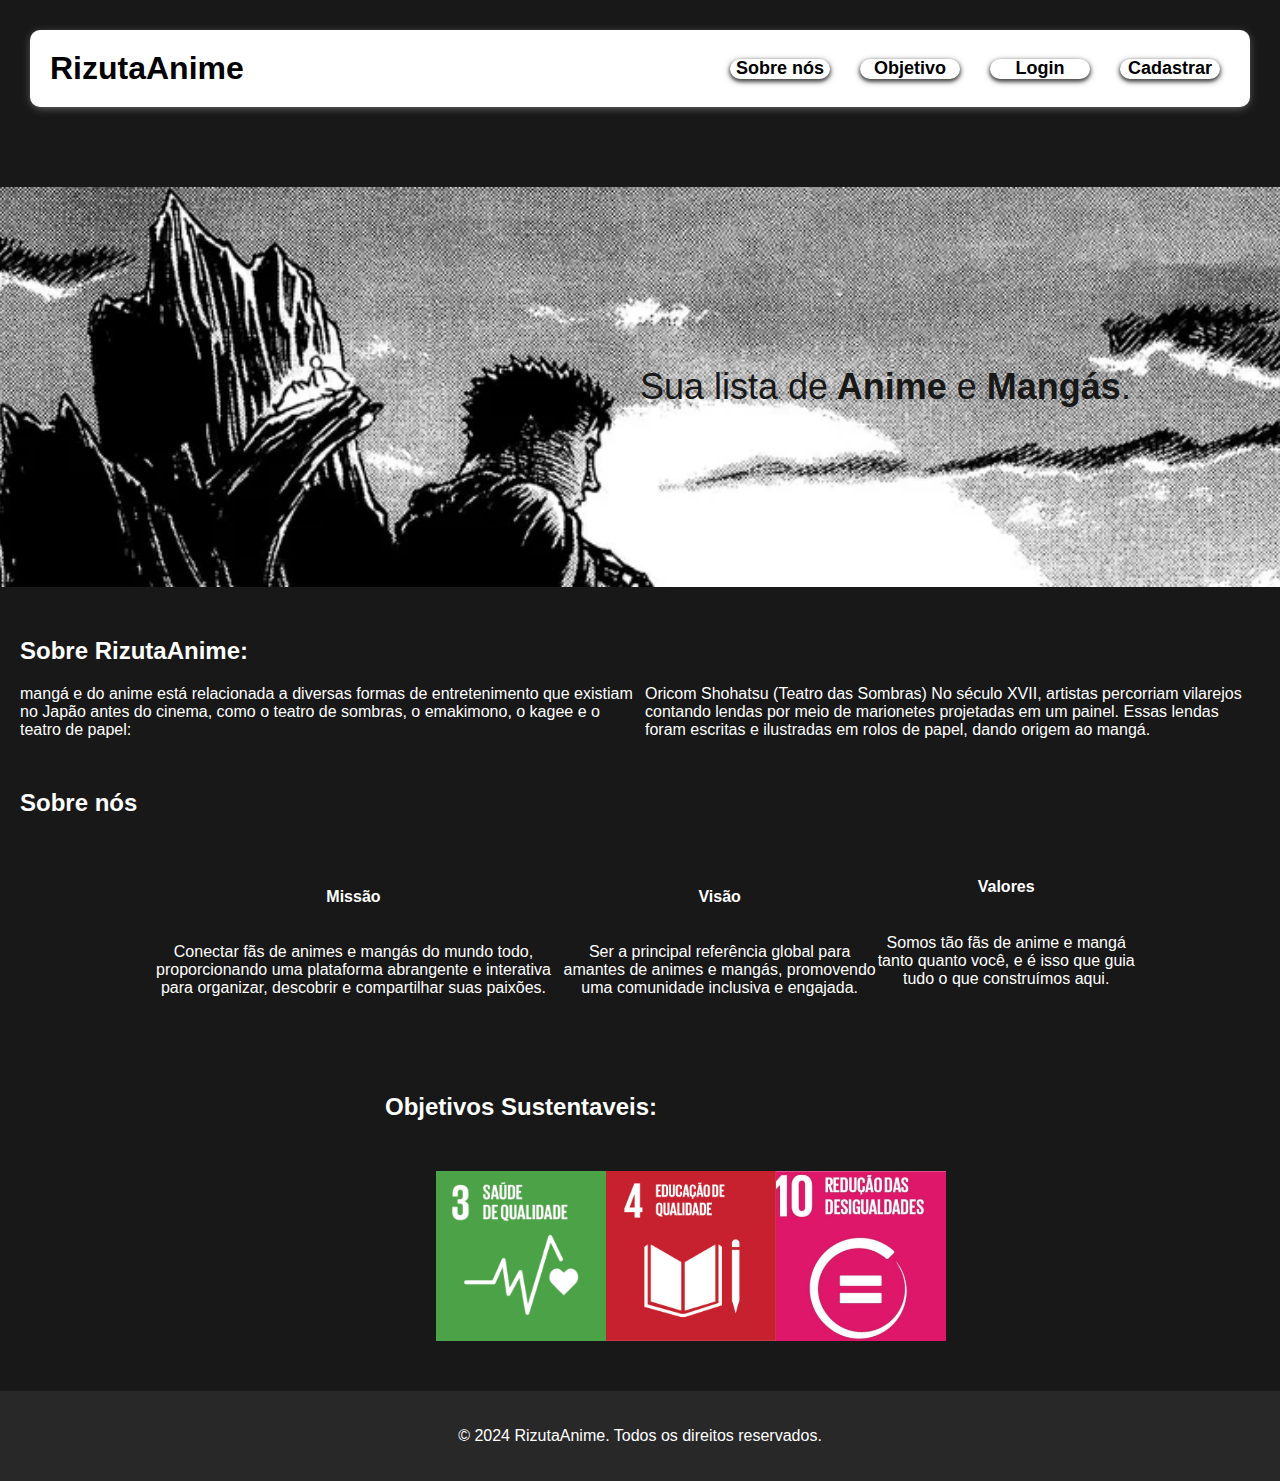
==== public/index.html @ 904ebaa9 "Fazendo o negocio acontecer fiote" ====
<!DOCTYPE html>
<html>
<head>
  <title>RizutaAnime</title>
  <link rel="stylesheet" href="./css/estilo.css">
  <link rel="shortcut icon" type="image-x/png" href="/public/assets/icon/favicon-16x16.png">
  <link rel="preconnect" href="https://fonts.gstatic.com">
</head>
<body>
  <header>
    <h1>RizutaAnime</h1>
    <nav>
      <a href="#" class="l">Sobre nós</a>
      <a href="#" class="l">Objetivo</a>
      <a href="#" class="l">Login</a>
      <a href="#" class="l">Cadastrar</a>
    </nav>
  </header>

  <main>
    <section>
      <div class="banner">
        <div class="container">
          <p>Sua lista de<span> Anime</span> e <span>Mangás</span>.</p>
        </div>
      </div>
    </section>

     <section>
      <h2>Sobre RizutaAnime:</h2>
      <div class="gallery">
        <a>mangá e do anime está relacionada a diversas formas de entretenimento que existiam no Japão antes do cinema, como o teatro de sombras, o emakimono, o kagee e o teatro de papel:</a>
        <a>Oricom Shohatsu (Teatro das Sombras)
No século XVII, artistas percorriam vilarejos contando lendas por meio de marionetes projetadas em um painel. Essas lendas foram escritas e ilustradas em rolos de papel, dando origem ao mangá. </a>
      </div>
    </section>
        <section>
          <h2>Sobre nós</h2>
              <div class="social">
                <div class="container">
                  <div class="boxes">
                    <div class="box">
                      <h4>Missão</h4>
                      <p>Conectar fãs de animes e mangás do mundo todo, 
                        proporcionando uma plataforma abrangente e interativa para organizar, 
                        descobrir e compartilhar suas paixões.</p>
                    </div>
                    <div class="box">
                      <h4>Visão</h4>
                      <p>Ser a principal referência global para amantes de animes e mangás, 
                        promovendo uma comunidade inclusiva e engajada.</p>
                    </div>
                    <div class="box">
                      <h4 style="margin-top: 2px">Valores</h4>
                      <p>Somos tão fãs de anime e mangá tanto quanto você, 
                        e é isso que guia tudo o que construímos aqui.</p>
                  </div>
                </div>
              </div>
            </div>
    </section>

    <section>
      <h2>Objetivos Sustentaveis:</h2>
      <div class="social">
        <div class="container">
          <div class="boxes">
            <div class="box">
              <img src="assets/imgs/ods-3.png">
            </div>
            <div class="box">
              <img src="assets/imgs/ods-4.webp">
            </div>
            <div class="box">
              <img src="assets/imgs/ods-10.jpg">
            </div>
          </div>
        </div>
      </div>

    </section>
  </main>

  <footer>
    <p>&copy; 2024 RizutaAnime. Todos os direitos reservados.</p>
  </footer>
</body>
</html>
---- public/css/estilo.css ----
@import url('https://fonts.googleapis.com/css2?family=Barlow:ital,wght@0,100;0,200;0,300;0,400;0,500;0,600;0,700;0,800;0,900;1,100;1,200;1,300;1,400;1,500;1,600;1,700;1,800;1,900&display=swap');

body {
  background-color: #181818;
  color: #fff;
  font-family: sans-serif;
  margin: 0;
  padding: 0;
}

.container {
  display: flex;
  width: 80%;
  margin: auto;
}

header {
  background-color: white;
  padding: 20px;
  margin: 30px;
  display: flex;
  justify-content: space-between;
  align-items: center;
  box-shadow: grey 0px 2px 10px -2px;
  border-radius: 10px;
}

/* BANNER */

.banner {
  display: flex;
  width: 1600px;
  height: 400px;
  color: #181818;
  background-image: url('../assets/imgs/fundo-banner.webp');
  background-size: cover;
}

.banner .container {
  justify-content: right;
  align-items: center;
  height: 100%;
}

.banner .container p {
  width: 50%;
  margin: 0;
  padding: 0;
  font-size: 36px;
}

.banner .container span {
  font-weight: 800;
}

h1 {
  color: black;
  font-size: 2em;
  margin: 0;
}

/* HEADER */

nav {
  display: flex;
  gap: 20px;
}

nav a {
width: 100px;
height: 20px;
color: black;
background: #fff;
cursor: pointer;
position: relative;
z-index: 0;
border-radius: 10px;
box-shadow: grey 0px 2px 10px -2px,
black 0px 2px 4px 0px;
}

.l {
  font-size: 10px;
  display: flex;
  justify-content: center;
  align-items: center;
  gap: 20px;
  font-size: 18px;
  font-weight: bolder;
  margin-right: 10px;
  text-decoration: none;
}

main {
  padding: 20px;
  display: flex;
  flex-direction: column;
  align-items: center;
}

section {
  margin-top: 30px;
}

/* OBJETIVOS */

.gallery {
  display: grid;
  grid-template-columns: repeat(auto-fit, minmax(150px, 1fr));
  gap: 10px;
}

.gallery img {
  width: 100%;
  height: auto;
}

.social {
  display: flex;
}

.social .container {
  justify-content: center;
}

.box img {
  width: 170px;
}

.social .container .boxes {
  display: flex;
  justify-content: space-between;
  align-items: center;
  width: 100%;
  padding: 30px 0;
}

.social p {
  text-align: center;
}

.box {
  display: flex;
  flex-direction: column;
  align-items: center;
}

/* FOOTER */

footer {
  background-color: #282828;
  padding: 20px;
  text-align: center;
}

/* LOGIN */

.login {
  height: var(--tamanho-login);
  background-image: url('../assets/imgs/bg-jelly-fish-para-home.png');
  background-size: cover;
}

.login .container {
  justify-content: center;
  align-items: center;
  height: 100%;
}

.card {
  width: 50%;
  background-color: #e5e5e5;
  border-radius: 10px;
  display: flex;
  align-items: center;
  justify-content: space-evenly;
  color: palevioletred;
  flex-direction: column;
  height: fit-content;
  padding: 20px 0;
}

.card h2 {
  margin: 0;
  font-size: 30px;
}

.formulario {
  display: flex;
  height: 90%;
  width: 80%;
  justify-content: space-around;
  flex-direction: column;
}

.formulario span {
  font-size: 15px;
  font-weight: 800;
}

.formulario input {
  border: 2px solid #32b9cd;
  text-align: center;
  border-radius: 10px;
  margin: 0;
}

.formulario select {
  border: 2px solid #32b9cd;
  background-color: white;
  color: gray;
  height: 36px;
  text-align: center;
  border-radius: 10px;
  margin: 0;
}

.campo {
  display: flex;
  flex-direction: column;
  justify-content: start;
  padding: 5px 0;
}

.botao {
  cursor: pointer;
  font-family: "Barlow", sans-serif;
  border: 0;
  border-radius: 5px;
  font-weight: 600;
  font-size: 18px;
  color: #fff;
  background-color: #ED145B;
  width: 120px;
  height: 30px;
  align-self: center;
  margin-top: 20px;
}

.loading-div {
  width: 50px;
  display: none;
}

.loading-div img {
  height: 50px;
  width: 50px;
}

#div_erros_login {
  display: none
}

/* FORMULARIO */

.alerta_erro{
  display: flex;
  justify-content: flex-end;
}

.card_erro {
  display: none;
  background-color: #fff;
  color: black;
  width: 230px;
  position: fixed;
  border-radius: 4px;
  border: #ED145B 3px solid;
  padding: 10px;
  margin-right: 10%;
}

.card_erro #mensagem_erro{
  font-weight: 500;
  font-size: 20px;
}

.formulario .tipo_campo {
  font-size: 20px;
  font-weight: 600 !important;
}

.formulario {
  display: flex;
  flex-direction: column;
}

input {
  margin-bottom: 10px;
  border: 2px solid #32b9cd;
  padding: 10px;
  text-align: center;
  border-radius: 10px;
}

.btn {
  font-family: "Barlow", sans-serif;
  border: 0;
  border-radius: 5px;
  font-weight: 600;
  font-size: 18px;
  padding: 10px 15px;
  color: white;
  background-color: #ED145B;
  width: 120px;
  align-self: center;
  margin-top: 5px;
}

.loading-div {
  width: 50px;
  margin: auto;
  display: none;
}

.loading-div img {
  height: 50px;
  width: 50px;
}

/* SIMULADOR */

.simulador {
  color: white;
}

.simulador .container {
  flex-direction: column;
  overflow: scroll; 
  height: var(--tamanho-simulador);
}

/* ALERTA */

#alerta {
  position: absolute;
  right: 0;
  bottom: 0;
}

.mensagem-alarme {
  background-color: white;
  border-radius: 5px;
  width: 300px;
  height: 80px;
  margin: 10px;
  padding: 10px 0;
  display: flex;
  justify-content: space-evenly;
  align-items: center;
}

.mensagem-alarme h3 {
  font-size: 14px;
  margin: 0;
}

.mensagem-alarme .informacao {
  width: 66%;
}

.alarme-sino {
  width: 48px;
  height: 48px;
  animation-name: bell;
  animation-duration: 4s;
  background-image: url('https://cdn-icons-png.flaticon.com/512/1157/1157000.png');
  background-size: cover;
  animation-iteration-count: infinite;
}

@keyframes bell {
  0%   {transform: rotate(25deg)}
  25%  {transform: rotate(-25deg)}
  50%  {transform: rotate(25deg)}
  75%  {transform: rotate(-25deg)}
  100% {transform: rotate(25deg)}
}
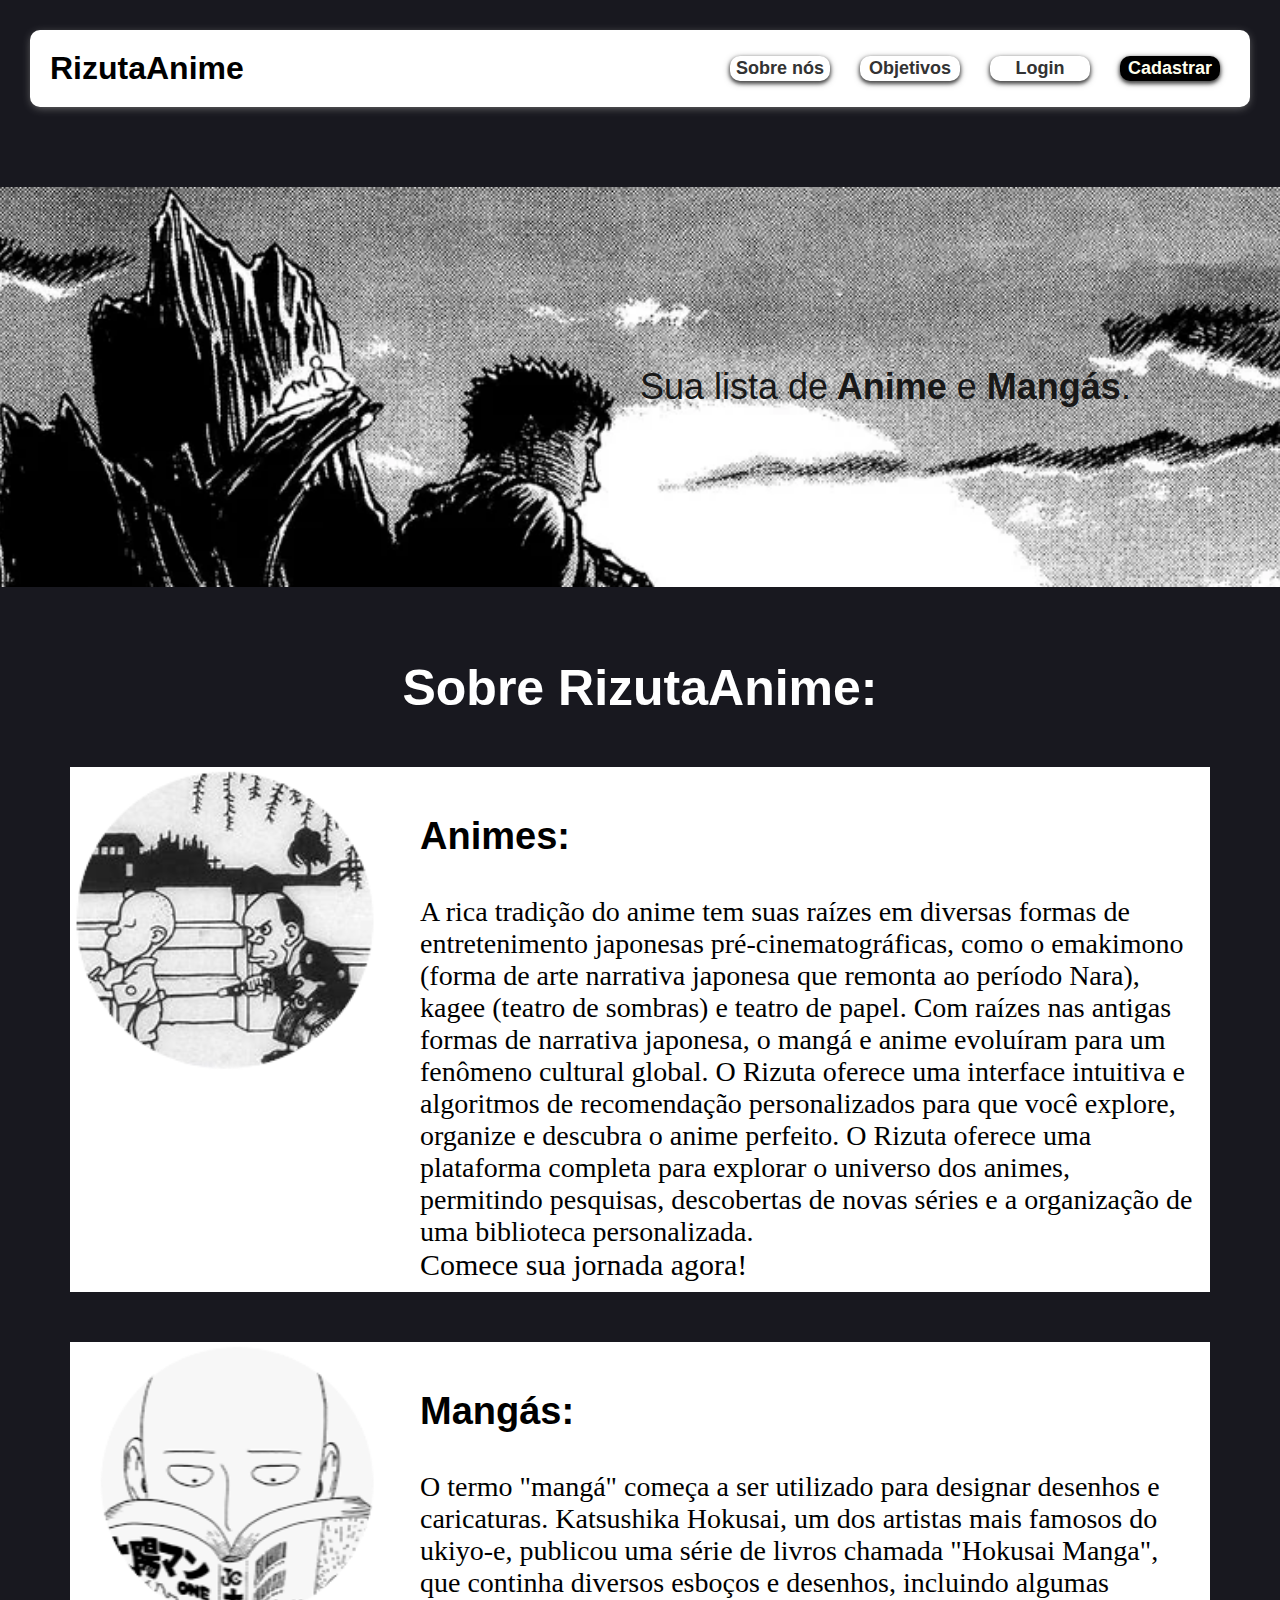
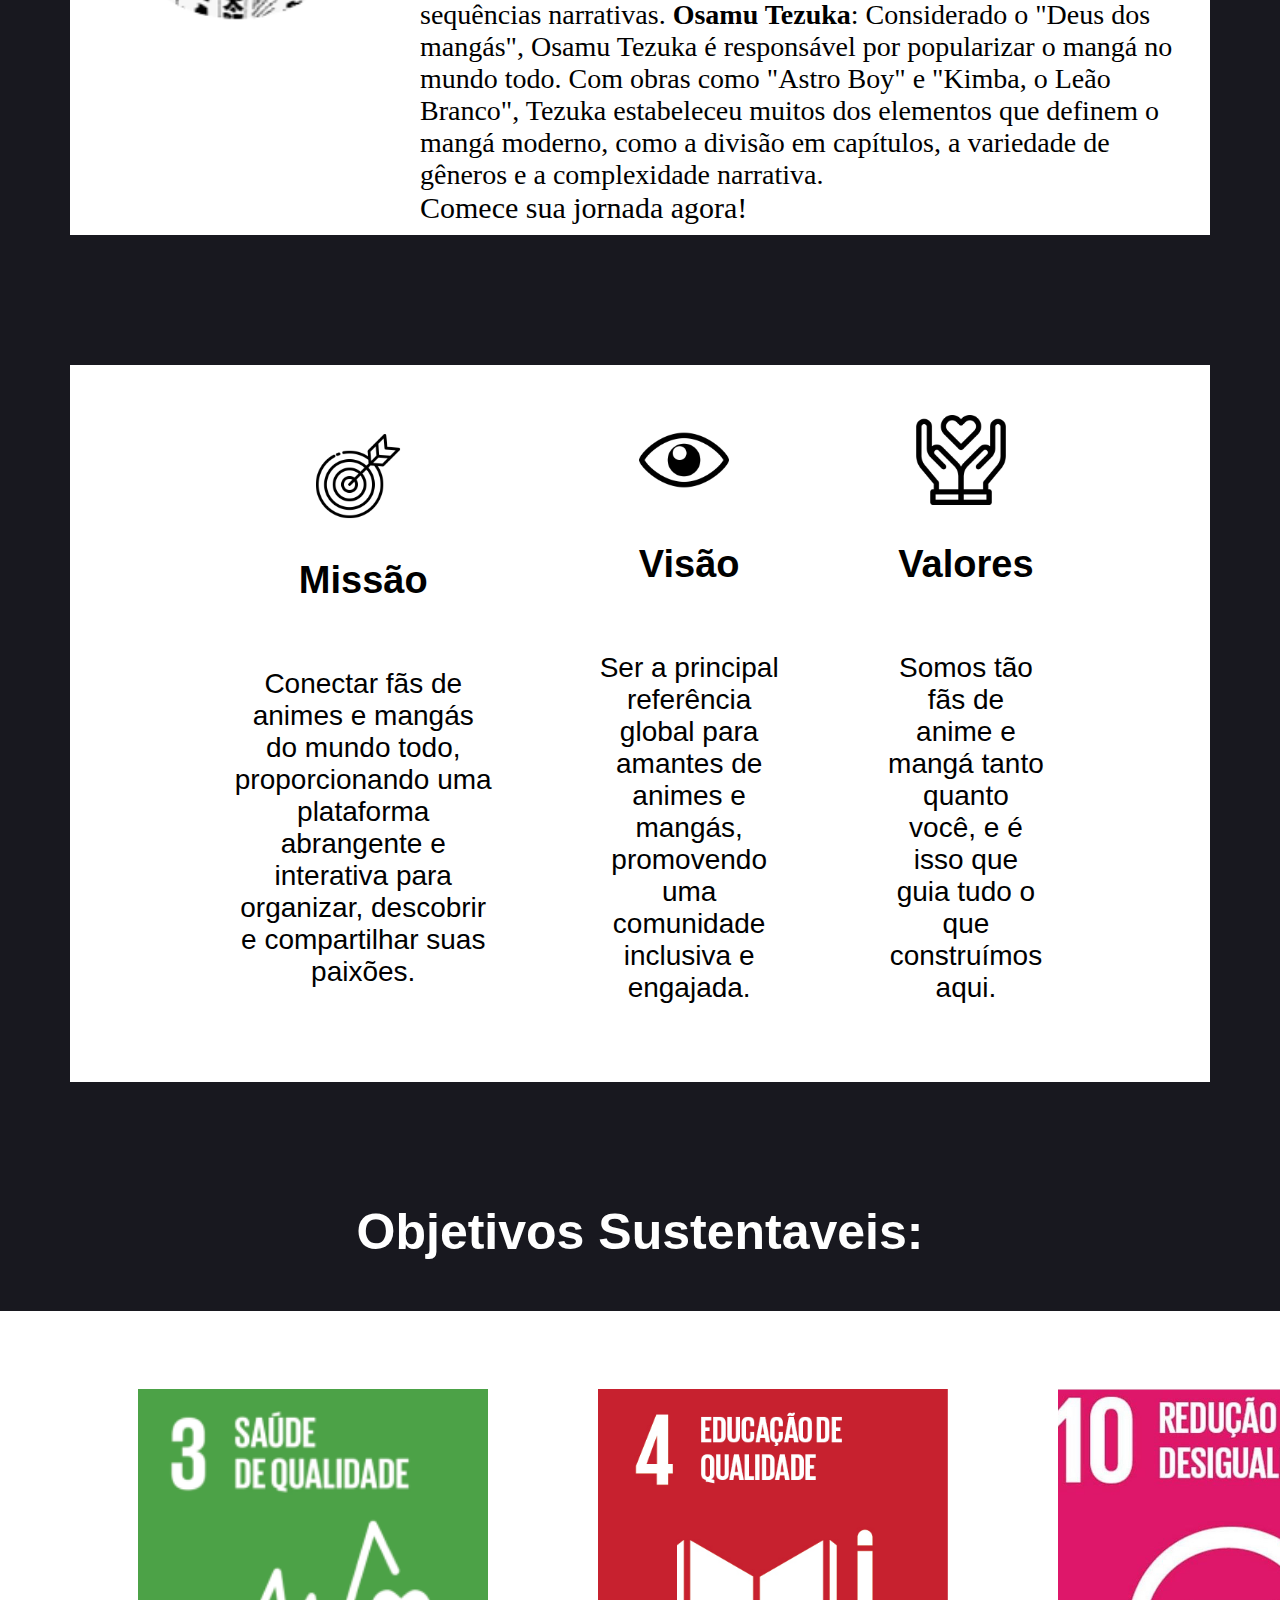
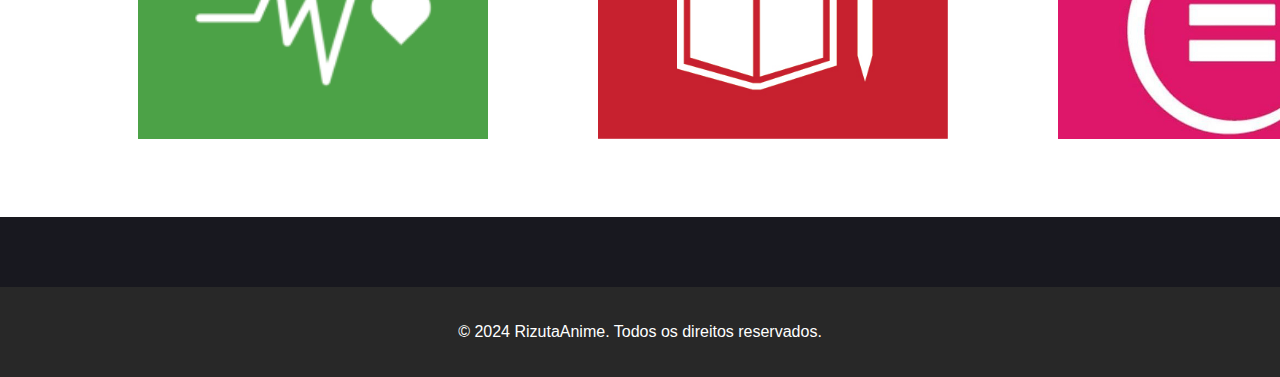
==== commit e39479c6: "ta uns 20% ainda" ====
--- a/public/index.html
+++ b/public/index.html
@@ -1,19 +1,25 @@
 <!DOCTYPE html>
 <html>
+
 <head>
   <title>RizutaAnime</title>
   <link rel="stylesheet" href="./css/estilo.css">
   <link rel="shortcut icon" type="image-x/png" href="/public/assets/icon/favicon-16x16.png">
   <link rel="preconnect" href="https://fonts.gstatic.com">
+  <meta charset="UTF-8">
+  <meta name="viewport" content="width=device-width, initial-scale=1.0">
+  <link rel="preconnect" href="https://fonts.googleapis.com">
+  <link rel="preconnect" href="https://fonts.gstatic.com" crossorigin>
 </head>
+
 <body>
   <header>
     <h1>RizutaAnime</h1>
     <nav>
-      <a href="#" class="l">Sobre nós</a>
-      <a href="#" class="l">Objetivo</a>
+      <a href="#rizuta" class="l">Sobre nós</a>
+      <a href="#obj" class="l">Objetivos</a>
       <a href="#" class="l">Login</a>
-      <a href="#" class="l">Cadastrar</a>
+      <li href="./cadastro.html" class="l">Cadastrar</li>
     </nav>
   </header>
 
@@ -26,58 +32,96 @@
       </div>
     </section>
 
-     <section>
-      <h2>Sobre RizutaAnime:</h2>
+    <section>
+      <h2 id="rizuta" class="texto-sombra">Sobre RizutaAnime:</h2>
       <div class="gallery">
-        <a>mangá e do anime está relacionada a diversas formas de entretenimento que existiam no Japão antes do cinema, como o teatro de sombras, o emakimono, o kagee e o teatro de papel:</a>
-        <a>Oricom Shohatsu (Teatro das Sombras)
-No século XVII, artistas percorriam vilarejos contando lendas por meio de marionetes projetadas em um painel. Essas lendas foram escritas e ilustradas em rolos de papel, dando origem ao mangá. </a>
+        <img src="./assets/imgs/anime.png">
+        <div class="boxes2">
+          <div class="box2">
+            <h3 class="texto-sombra-2">Animes:</h3>
+            <a class="te">A rica tradição do anime tem suas raízes em diversas formas de entretenimento japonesas pré-cinematográficas, 
+              como o emakimono (forma de arte narrativa japonesa que remonta ao período Nara), 
+              kagee (teatro de sombras) e teatro de papel. 
+              Com raízes nas antigas formas de narrativa japonesa, 
+              o mangá e anime evoluíram para um fenômeno cultural global. 
+              O Rizuta oferece uma interface intuitiva e algoritmos de recomendação personalizados para que você explore, 
+              organize e descubra o anime perfeito.
+              O Rizuta oferece uma plataforma completa para explorar o universo dos animes, 
+              permitindo pesquisas, 
+              descobertas de novas séries e a organização de uma biblioteca personalizada. 
+              <a href="#" class="anime_link">Comece sua jornada agora!</a></a>
+          </div>
+        </div>
+      </div>
+      <div class="gallery">
+        <img src="./assets/imgs/Manga.png">
+        <div class="boxes2">
+          <div class="box2">
+            <h3 class="texto-sombra-2">Mangás:</h3>
+            <a class="te">O termo "mangá" começa a ser utilizado para designar desenhos e caricaturas. 
+              Katsushika Hokusai, um dos artistas mais famosos do ukiyo-e, 
+              publicou uma série de livros chamada "Hokusai Manga", 
+              que continha diversos esboços e desenhos, 
+              incluindo algumas sequências narrativas. 
+              <span style="font-weight: 800;">Osamu Tezuka</span>: Considerado o "Deus dos mangás", 
+              Osamu Tezuka é responsável por popularizar o mangá no mundo todo. 
+              Com obras como "Astro Boy" e "Kimba, o Leão Branco", 
+              Tezuka estabeleceu muitos dos elementos que definem o mangá moderno, 
+              como a divisão em capítulos, a variedade de gêneros e a complexidade narrativa.
+              <a href="#" class="anime_link">Comece sua jornada agora!</a>
+            </div>
+        </div>
       </div>
     </section>
-        <section>
-          <h2>Sobre nós</h2>
-              <div class="social">
-                <div class="container">
-                  <div class="boxes">
-                    <div class="box">
-                      <h4>Missão</h4>
-                      <p>Conectar fãs de animes e mangás do mundo todo, 
-                        proporcionando uma plataforma abrangente e interativa para organizar, 
-                        descobrir e compartilhar suas paixões.</p>
-                    </div>
-                    <div class="box">
-                      <h4>Visão</h4>
-                      <p>Ser a principal referência global para amantes de animes e mangás, 
-                        promovendo uma comunidade inclusiva e engajada.</p>
-                    </div>
-                    <div class="box">
-                      <h4 style="margin-top: 2px">Valores</h4>
-                      <p>Somos tão fãs de anime e mangá tanto quanto você, 
-                        e é isso que guia tudo o que construímos aqui.</p>
-                  </div>
-                </div>
-              </div>
-            </div>
-    </section>
-
-    <section>
-      <h2>Objetivos Sustentaveis:</h2>
+    <section id="obj">
+      <div class="gallery">
       <div class="social">
         <div class="container">
           <div class="boxes">
             <div class="box">
-              <img src="assets/imgs/ods-3.png">
+              <img class="img2" src="assets/imgs/alvo.png">
+              <h3 class="texto-sombra-2">Missão</h3>
+              <p>Conectar fãs de animes e mangás do mundo todo,
+                proporcionando uma plataforma abrangente e interativa para organizar,
+                descobrir e compartilhar suas paixões.</p>
             </div>
             <div class="box">
-              <img src="assets/imgs/ods-4.webp">
+              <img class="img2" src="assets/imgs/visao.png">
+              <h3 class="texto-sombra-2">Visão</h3>
+              <p>Ser a principal referência global para amantes de animes e mangás,
+                promovendo uma comunidade inclusiva e engajada.</p>
             </div>
             <div class="box">
-              <img src="assets/imgs/ods-10.jpg">
+              <img class="img2" src="assets/imgs/valores.png">
+              <h3 class="texto-sombra-2">Valores</h3>
+              <p>Somos tão fãs de anime e mangá tanto quanto você,
+                e é isso que guia tudo o que construímos aqui.</p>
             </div>
           </div>
         </div>
       </div>
+      </div>
+    </section>
 
+    <section>
+      <h2 class="texto-sombra">Objetivos Sustentaveis:</h2>
+      <div class="gallery">
+      <div class="social">
+        <div class="container">
+          <div class="boxes">
+            <div class="box">
+              <p><img src="assets/imgs/ods-3.png"></p>
+            </div>
+            <div class="box">
+              <p><img src="assets/imgs/ods-4.webp"></p>
+            </div>
+            <div class="box">
+              <p><img src="assets/imgs/ods-10.jpg"></p>
+            </div>
+          </div>
+        </div>
+      </div>
+    </div>
     </section>
   </main>
 
@@ -85,4 +129,5 @@
     <p>&copy; 2024 RizutaAnime. Todos os direitos reservados.</p>
   </footer>
 </body>
-</html>
+
+</html>--- a/public/css/estilo.css
+++ b/public/css/estilo.css
@@ -1,7 +1,7 @@
 @import url('https://fonts.googleapis.com/css2?family=Barlow:ital,wght@0,100;0,200;0,300;0,400;0,500;0,600;0,700;0,800;0,900;1,100;1,200;1,300;1,400;1,500;1,600;1,700;1,800;1,900&display=swap');
 
 body {
-  background-color: #181818;
+  background-color: #18181f;
   color: #fff;
   font-family: sans-serif;
   margin: 0;
@@ -24,6 +24,26 @@
   box-shadow: grey 0px 2px 10px -2px;
   border-radius: 10px;
 }
+
+.texto-sombra {
+display: flex;
+justify-content: center;
+text-align: center;
+font-size: 50px;
+color: #fff;
+transition: text-shadow 0.3s ease;
+}
+.texto-sombra:hover {
+    text-shadow: 2px 2px 5px rgba(255, 255, 255, 0.5);
+}
+
+.logo {
+  cursor: pointer;
+  transition: text-shadow 0.3s ease;
+  }
+  .logo:hover{
+    text-shadow: 2px 2px 5px rgba(0, 0, 0, 0.5);
+  }
 
 /* BANNER */
 
@@ -68,7 +88,7 @@
 
 nav a {
 width: 100px;
-height: 20px;
+height: 25px;
 color: black;
 background: #fff;
 cursor: pointer;
@@ -77,10 +97,32 @@
 border-radius: 10px;
 box-shadow: grey 0px 2px 10px -2px,
 black 0px 2px 4px 0px;
+color: #333;
+transition: text-shadow 0.3s ease;
+}
+nav a:hover{
+  text-shadow: 2px 2px 5px rgba(0, 0, 0, 0.5);
+}
+
+nav li {
+  width: 100px;
+  height: 25px;
+  color: #fff;
+  background: #000;
+  cursor: pointer;
+  position: relative;
+  z-index: 0;
+  border-radius: 10px;
+  box-shadow: grey 0px 2px 10px -2px,
+  black 0px 2px 4px 0px;
+  color: #ffe;
+  transition: text-shadow 0.3s ease;
+  }
+nav li:hover {
+  text-shadow:2px 2px 5px rgba(255, 255, 255, 1); 
 }
 
 .l {
-  font-size: 10px;
   display: flex;
   justify-content: center;
   align-items: center;
@@ -91,6 +133,7 @@
   text-decoration: none;
 }
 
+
 main {
   padding: 20px;
   display: flex;
@@ -102,18 +145,73 @@
   margin-top: 30px;
 }
 
-/* OBJETIVOS */
+/* SOBRE RIZUTAANIME */
 
 .gallery {
-  display: grid;
-  grid-template-columns: repeat(auto-fit, minmax(150px, 1fr));
-  gap: 10px;
+  display: flex;
+  gap: 20px;
+  margin: 50px;
+  background-color: #fff;
+  width: 1440;
+}
+
+.boxes2 {
+  justify-content: right;
+}
+
+.gallery .boxes2{
+  display: flex;
+  justify-content: right;
+  width: 100%;
+  padding: 10px;
+  margin-right: 5px;
 }
 
 .gallery img {
+  float: left;
+  width: 40%;
+  height: 40%;
+  margin-right: 10px;
+}
+
+.te {
+  font-size: 28px;
+  font-family: Georgia, 'Times New Roman', Times, serif;
+  color: #000;
+}
+
+.box2 {
+  float: right;
   width: 100%;
-  height: auto;
-}
+  height: 100%;
+  display:flex;
+  text-align: left;
+  flex-direction:column;
+  justify-content: left;
+}
+
+.anime_link{
+  font-family: 'Franklin Gothic Medium', 'Arial Narrow', Arial, sans-serif;
+  color: #000;
+  text-decoration:none;
+  cursor: pointer;
+  position: relative;
+  z-index: 0;
+  font-size: 30px;
+  font-family: Georgia, 'Times New Roman', Times, serif;
+}
+
+.texto-sombra-2 {
+  color: #000;
+  transition: text-shadow 0.3s ease;
+  text-align: left;
+  font-size: 38px;
+  }
+  .texto-sombra-2:hover {
+      text-shadow: 2px 2px 5px rgba(0, 0, 0, 0.5);
+  }
+
+/* OBJETIVOS e MISSÃO, VISÃO E VALORES */
 
 .social {
   display: flex;
@@ -124,26 +222,48 @@
 }
 
 .box img {
-  width: 170px;
+  display: flex;
+  align-items: center;
+  gap:20px;
+  width: 350px;
+}
+
+.box .img2{
+  display: flex;
+  align-items: center;
+  gap:20px;
+  width: 90px;
 }
 
 .social .container .boxes {
   display: flex;
-  justify-content: space-between;
   align-items: center;
   width: 100%;
-  padding: 30px 0;
 }
 
 .social p {
   text-align: center;
+  color: #000;
+  font-size: 28px;
+  font-family: 'Franklin Gothic Medium', 'Arial Narrow', Arial, sans-serif;
+  text-align: center;
+  
 }
 
 .box {
   display: flex;
   flex-direction: column;
   align-items: center;
-}
+  padding: 50px;
+}
+
+.texto-sombra-1 {
+  color: #fff;
+  transition: text-shadow 0.3s ease;
+  }
+  .texto-sombra-1:hover {
+      text-shadow: 2px 2px 5px rgba(255, 255, 255, 0.5);
+  }
 
 /* FOOTER */
 
@@ -169,12 +289,12 @@
 
 .card {
   width: 50%;
-  background-color: #e5e5e5;
+  background-color: #fff;
   border-radius: 10px;
   display: flex;
   align-items: center;
   justify-content: space-evenly;
-  color: palevioletred;
+  color: black;
   flex-direction: column;
   height: fit-content;
   padding: 20px 0;
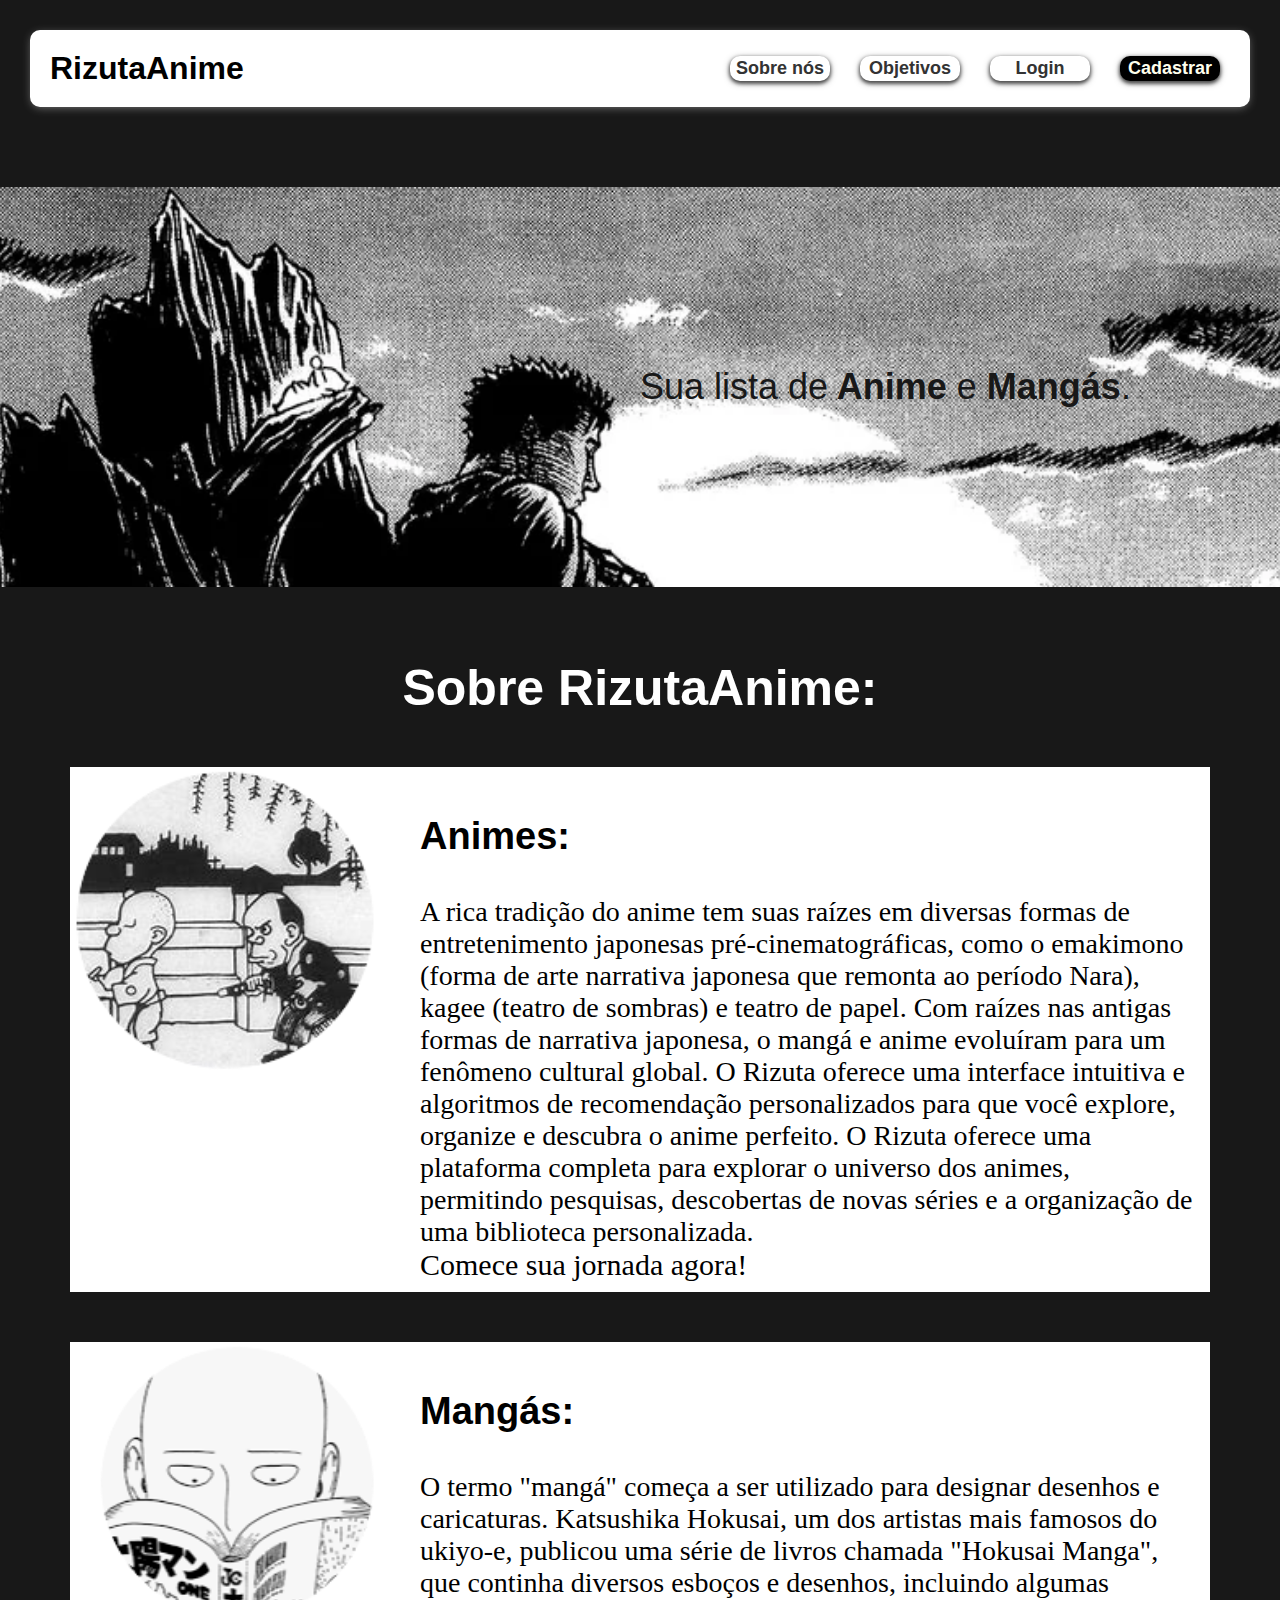
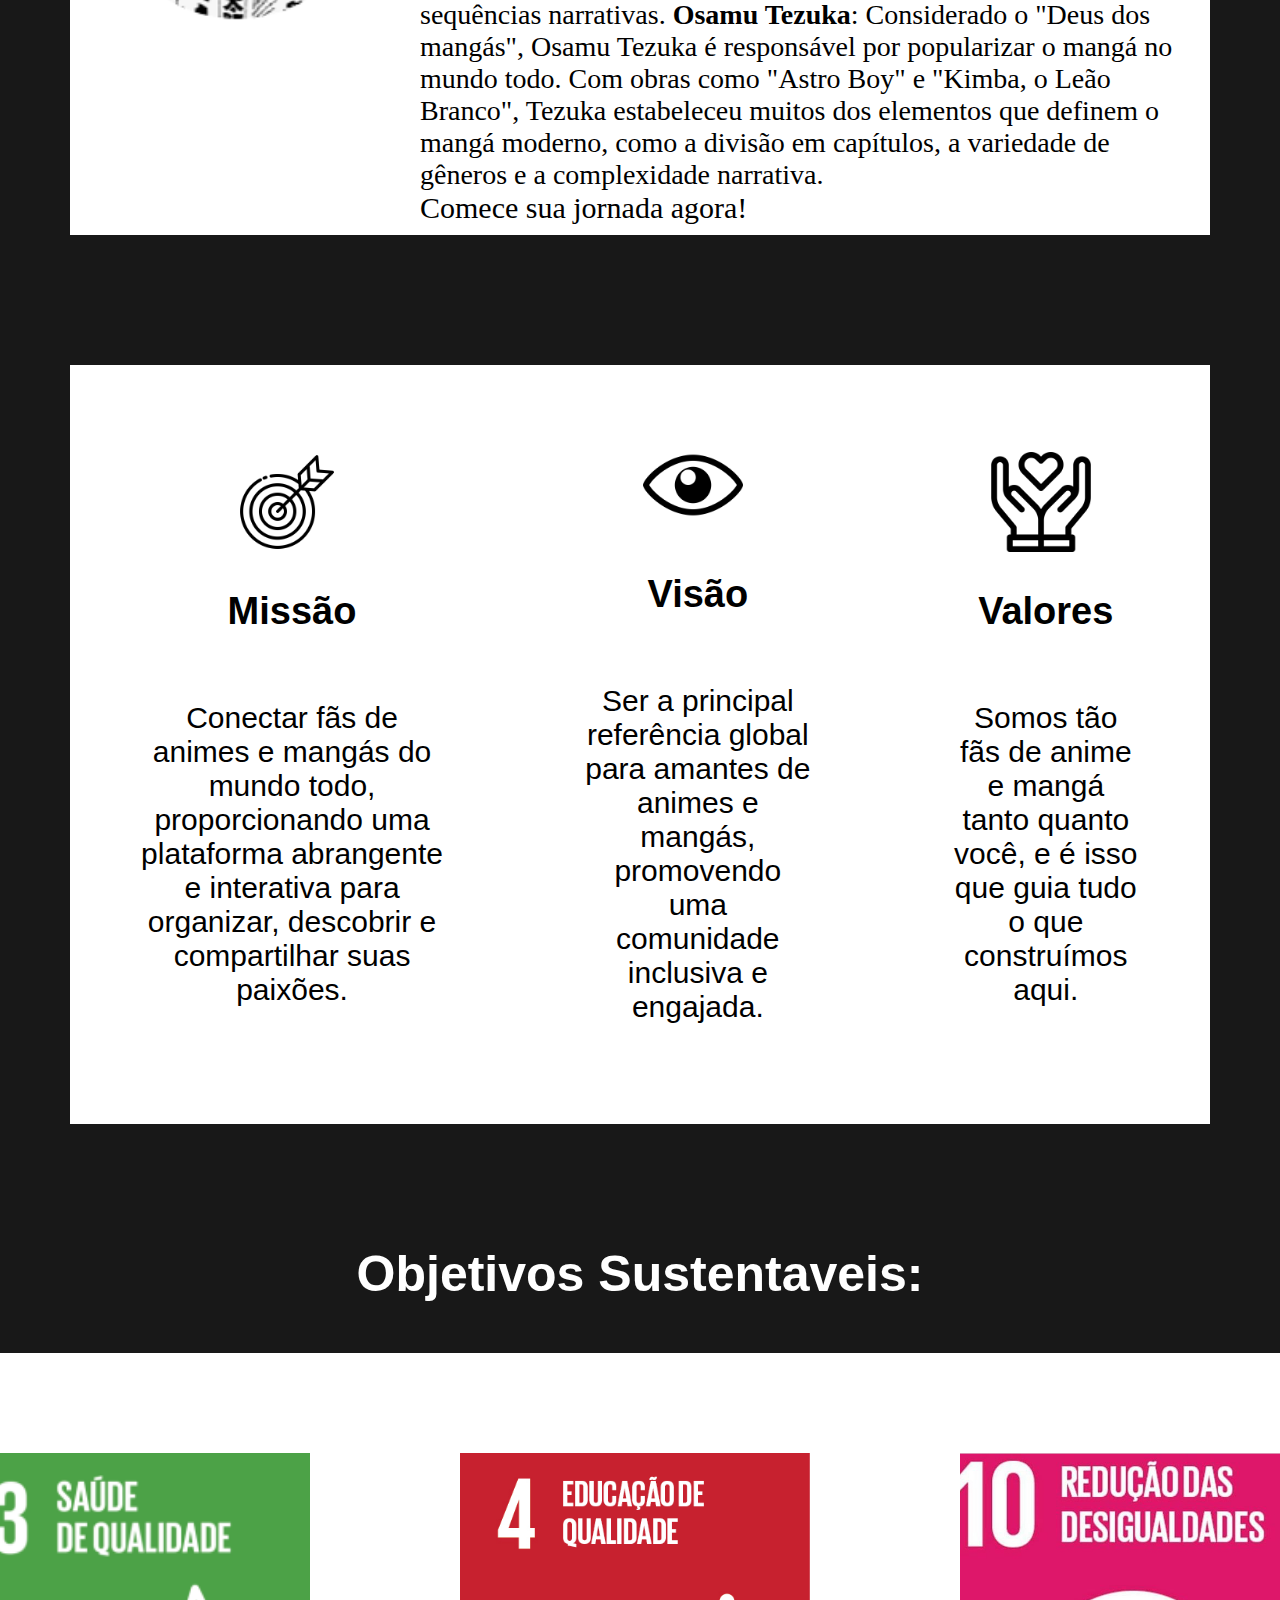
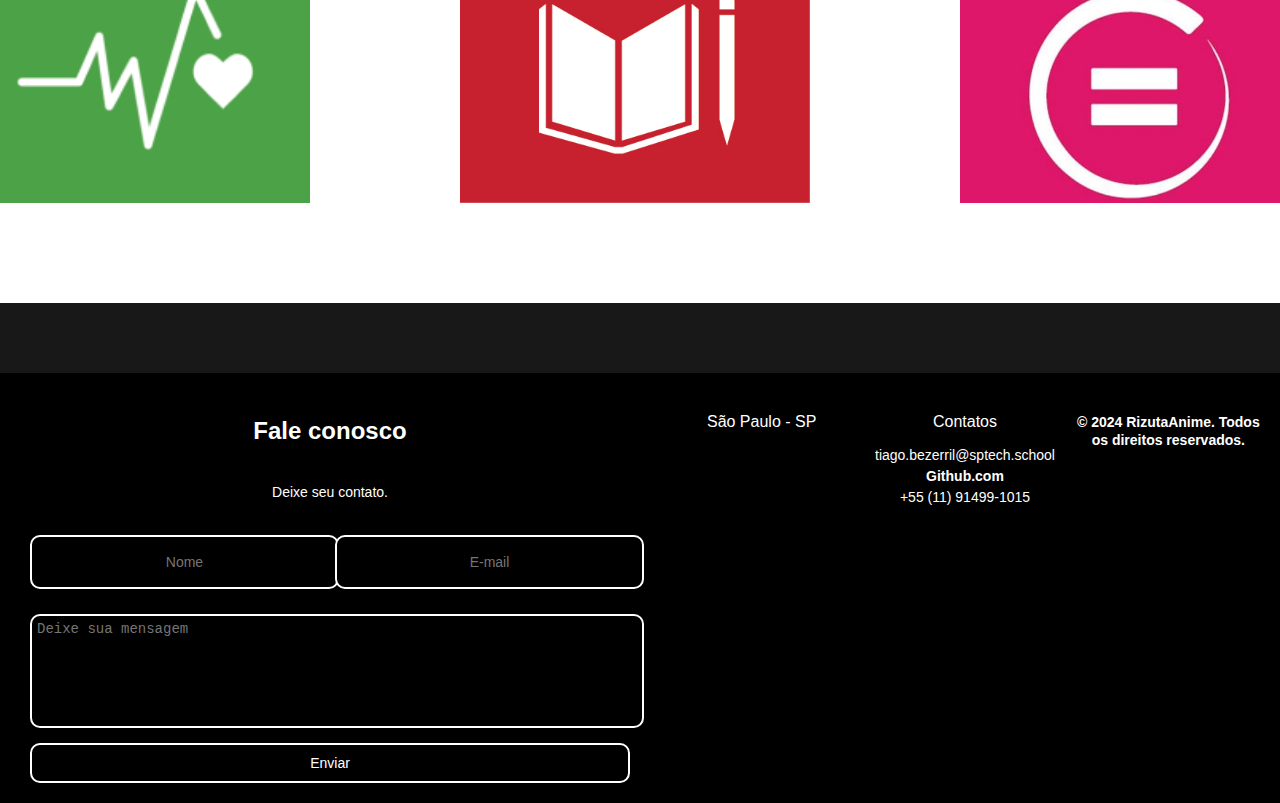
==== commit ad9a1212: "footer desgraçado" ====
--- a/public/index.html
+++ b/public/index.html
@@ -18,8 +18,8 @@
     <nav>
       <a href="#rizuta" class="l">Sobre nós</a>
       <a href="#obj" class="l">Objetivos</a>
-      <a href="#" class="l">Login</a>
-      <li href="./cadastro.html" class="l">Cadastrar</li>
+      <a rel="stylesheet" href="#" class="l">Login</a>
+      <li rel="stylesheet" href="./cadastro.html" class="l">Cadastrar</li>
     </nav>
   </header>
 
@@ -107,7 +107,7 @@
       <h2 class="texto-sombra">Objetivos Sustentaveis:</h2>
       <div class="gallery">
       <div class="social">
-        <div class="container">
+        <div class="container1">
           <div class="boxes">
             <div class="box">
               <p><img src="assets/imgs/ods-3.png"></p>
@@ -126,8 +126,34 @@
   </main>
 
   <footer>
-    <p>&copy; 2024 RizutaAnime. Todos os direitos reservados.</p>
+    <div class="rodapeEsq">
+      <p class="titulo">Fale conosco</p>
+      <p class="contato">Deixe seu contato.</p>
+      <div id="form">
+        <span>
+          <input class="input_nome" type="text" placeholder="Nome">
+          <input class="input_email" type="text" placeholder="E-mail">
+        </span>
+        <textarea class="input_comentario" placeholder="Deixe sua mensagem"></textarea>
+        <button id="contato">Enviar</button>
+      </div>
+    </div>
+    <div class="rodapeDir">
+      <div class="endereco">
+        <span class="titulo">São Paulo - SP</span>
+      </div>
+      <div class="contato">
+        <span class="titulo">Contatos</span>
+        <p>
+          tiago.bezerril@sptech.school<br>
+          <a href="https://github.com/tiagobezerril/RizutaAnime" target="_blank" rel="noopener noreferrer">Github.com</a><br>
+          +55 (11) 91499-1015
+        </p>
+      </div>
+      <div class="direitos">
+        <span class="titulo">© 2024 RizutaAnime. Todos os direitos reservados.</span>
+      </div>
+    </div>
   </footer>
 </body>
-
 </html>--- a/public/css/estilo.css
+++ b/public/css/estilo.css
@@ -1,17 +1,35 @@
 @import url('https://fonts.googleapis.com/css2?family=Barlow:ital,wght@0,100;0,200;0,300;0,400;0,500;0,600;0,700;0,800;0,900;1,100;1,200;1,300;1,400;1,500;1,600;1,700;1,800;1,900&display=swap');
 
 body {
-  background-color: #18181f;
+  background-color: #181818;
   color: #fff;
   font-family: sans-serif;
   margin: 0;
   padding: 0;
-}
+  height: 100%;
+  display: flex;
+  flex-direction: column;
+}
+
+html, body {
+  margin: 0;
+  padding: 0;
+  height: 100%;
+  display: flex;
+  flex-direction: column;
+}
+
 
 .container {
   display: flex;
+  width: 100%;
+  margin: auto;
+}
+
+.container1 {
+  display: flex;
   width: 80%;
-  margin: auto;
+  margin: 0px, 100px, 0px, 100px;
 }
 
 header {
@@ -26,24 +44,26 @@
 }
 
 .texto-sombra {
-display: flex;
-justify-content: center;
-text-align: center;
-font-size: 50px;
-color: #fff;
-transition: text-shadow 0.3s ease;
-}
+  display: flex;
+  justify-content: center;
+  text-align: center;
+  font-size: 50px;
+  color: #fff;
+  transition: text-shadow 0.3s ease;
+}
+
 .texto-sombra:hover {
-    text-shadow: 2px 2px 5px rgba(255, 255, 255, 0.5);
+  text-shadow: 2px 2px 5px rgba(255, 255, 255, 0.5);
 }
 
 .logo {
   cursor: pointer;
   transition: text-shadow 0.3s ease;
-  }
-  .logo:hover{
-    text-shadow: 2px 2px 5px rgba(0, 0, 0, 0.5);
-  }
+}
+
+.logo:hover {
+  text-shadow: 2px 2px 5px rgba(0, 0, 0, 0.5);
+}
 
 /* BANNER */
 
@@ -87,20 +107,21 @@
 }
 
 nav a {
-width: 100px;
-height: 25px;
-color: black;
-background: #fff;
-cursor: pointer;
-position: relative;
-z-index: 0;
-border-radius: 10px;
-box-shadow: grey 0px 2px 10px -2px,
-black 0px 2px 4px 0px;
-color: #333;
-transition: text-shadow 0.3s ease;
-}
-nav a:hover{
+  width: 100px;
+  height: 25px;
+  color: black;
+  background: #fff;
+  cursor: pointer;
+  position: relative;
+  z-index: 0;
+  border-radius: 10px;
+  box-shadow: grey 0px 2px 10px -2px,
+    black 0px 2px 4px 0px;
+  color: #333;
+  transition: text-shadow 0.3s ease;
+}
+
+nav a:hover {
   text-shadow: 2px 2px 5px rgba(0, 0, 0, 0.5);
 }
 
@@ -114,12 +135,13 @@
   z-index: 0;
   border-radius: 10px;
   box-shadow: grey 0px 2px 10px -2px,
-  black 0px 2px 4px 0px;
+    black 0px 2px 4px 0px;
   color: #ffe;
   transition: text-shadow 0.3s ease;
-  }
+}
+
 nav li:hover {
-  text-shadow:2px 2px 5px rgba(255, 255, 255, 1); 
+  text-shadow: 2px 2px 5px rgba(255, 255, 255, 1);
 }
 
 .l {
@@ -135,11 +157,13 @@
 
 
 main {
+  flex: 1;
+  display: flex;
+  flex-direction: column;
+  align-items: center;
   padding: 20px;
-  display: flex;
-  flex-direction: column;
-  align-items: center;
-}
+}
+
 
 section {
   margin-top: 30px;
@@ -152,14 +176,14 @@
   gap: 20px;
   margin: 50px;
   background-color: #fff;
-  width: 1440;
+
 }
 
 .boxes2 {
   justify-content: right;
 }
 
-.gallery .boxes2{
+.gallery .boxes2 {
   display: flex;
   justify-content: right;
   width: 100%;
@@ -168,7 +192,7 @@
 }
 
 .gallery img {
-  float: left;
+
   width: 40%;
   height: 40%;
   margin-right: 10px;
@@ -184,16 +208,16 @@
   float: right;
   width: 100%;
   height: 100%;
-  display:flex;
+  display: flex;
   text-align: left;
-  flex-direction:column;
+  flex-direction: column;
   justify-content: left;
 }
 
-.anime_link{
+.anime_link {
   font-family: 'Franklin Gothic Medium', 'Arial Narrow', Arial, sans-serif;
   color: #000;
-  text-decoration:none;
+  text-decoration: none;
   cursor: pointer;
   position: relative;
   z-index: 0;
@@ -206,10 +230,11 @@
   transition: text-shadow 0.3s ease;
   text-align: left;
   font-size: 38px;
-  }
-  .texto-sombra-2:hover {
-      text-shadow: 2px 2px 5px rgba(0, 0, 0, 0.5);
-  }
+}
+
+.texto-sombra-2:hover {
+  text-shadow: 2px 2px 5px rgba(0, 0, 0, 0.5);
+}
 
 /* OBJETIVOS e MISSÃO, VISÃO E VALORES */
 
@@ -219,20 +244,27 @@
 
 .social .container {
   justify-content: center;
+  align-items: center;
+}
+
+.social .container1 {
+  justify-content: center;
+  align-items: center;
 }
 
 .box img {
   display: flex;
-  align-items: center;
-  gap:20px;
+  justify-items: center;
+  align-items: center;
+  gap: 20px;
   width: 350px;
 }
 
-.box .img2{
-  display: flex;
-  align-items: center;
-  gap:20px;
-  width: 90px;
+.box .img2 {
+  display: flex;
+  align-items: right;
+  gap: 20px;
+  width: 100px;
 }
 
 .social .container .boxes {
@@ -241,44 +273,166 @@
   width: 100%;
 }
 
+.social .container1 .boxes {
+  display: flex;
+  align-items: center;
+  width: 100%;
+}
+
 .social p {
-  text-align: center;
+  text-align: rigth;
   color: #000;
-  font-size: 28px;
+  font-size: 30px;
   font-family: 'Franklin Gothic Medium', 'Arial Narrow', Arial, sans-serif;
   text-align: center;
-  
+
 }
 
 .box {
   display: flex;
   flex-direction: column;
   align-items: center;
-  padding: 50px;
+  padding: 70px;
 }
 
 .texto-sombra-1 {
   color: #fff;
   transition: text-shadow 0.3s ease;
-  }
-  .texto-sombra-1:hover {
-      text-shadow: 2px 2px 5px rgba(255, 255, 255, 0.5);
-  }
+}
+
+.texto-sombra-1:hover {
+  text-shadow: 2px 2px 5px rgba(255, 255, 255, 0.5);
+}
 
 /* FOOTER */
 
 footer {
-  background-color: #282828;
+  width: 100%;
+  background-color: black;
+  padding: 20px 0;
+  text-align: center;
+  color: white;
+  display: grid;
+  grid-template-columns: 1fr 1fr;
+  gap: 20px;
+  margin-top: auto; 
+}
+
+
+.rodapeEsq {
+  display: flex;
+  flex-direction: column;
+  padding-left: 30px;
+  gap: 15px;
+}
+
+.rodapeEsq .titulo {
+  font-size: 24px;
+  font-weight: bold;
+  margin-bottom: 10px;
+}
+
+.rodapeEsq .contato {
+  margin-bottom: 20px;
+  font-size: 14px;
+  font-weight: 300;
+}
+
+#form {
+  display: grid;
+  grid-template-rows: repeat(3, auto);
+  gap: 15px;
+}
+
+#form span {
+  display: grid;
+  grid-template-columns: 1fr 1fr;
+  gap: 10px;
+}
+
+.input_nome, .input_email, textarea, #contato {
+  width: 100%;
+  height: 40px;
+  background-color: black;
+  color: white;
+  border: 2px solid white;
+  border-radius: 10px;
+  padding: 5px;
+  font-size: 14px;
+  outline: none;
+}
+
+textarea {
+  height: 100px;
+  resize: none;
+}
+
+input:focus, textarea:focus, #contato:hover {
+  border-color: #929292;
+}
+
+.rodapeDir {
+  display: flex;
+  flex-wrap: wrap;
+  gap: 20px;
   padding: 20px;
+}
+
+.endereco, .contato, .direitos {
+  flex: 1;
+  min-width: 150px;
+}
+
+.endereco p, .contato p {
+  line-height: 1.5;
+  font-size: 14px;
+}
+
+.contato a {
+  color: white;
+  text-decoration: none;
+  font-weight: bold;
+}
+
+.contato a:hover {
+  color: #929292;
+}
+
+.direitos .titulo {
+  font-weight: bold;
+  font-size: 14px;
   text-align: center;
 }
 
+@media (max-width: 768px) {
+  footer {
+    grid-template-columns: 1fr;
+    gap: 30px;
+  }
+
+  .rodapeEsq, .rodapeDir {
+    padding: 0 15px;
+  }
+
+  .endereco, .contato, .direitos {
+    text-align: center;
+  }
+}
+
+
 /* LOGIN */
 
 .login {
-  height: var(--tamanho-login);
-  background-image: url('../assets/imgs/bg-jelly-fish-para-home.png');
-  background-size: cover;
+  position: absolute;
+  top: 0;
+  left: 0;
+  width: 100%;
+  height: 100vh;
+  display: flex;
+  grid-template-columns: 50% 50%;
+  justify-content: center;
+  align-items: center;
+  z-index: 0;
 }
 
 .login .container {
@@ -288,74 +442,80 @@
 }
 
 .card {
-  width: 50%;
-  background-color: #fff;
-  border-radius: 10px;
-  display: flex;
-  align-items: center;
-  justify-content: space-evenly;
-  color: black;
-  flex-direction: column;
-  height: fit-content;
-  padding: 20px 0;
+  display: flex;
+  justify-content: center;
+  align-items: center;
+  margin-top: 30px;
+}
+
+input {
+  display: flex;
+  width: 94%;
+  /* width: 100%;
+  height: 35px; */
+  border: 0;
+  border-radius: 10px;
+  /* padding-left: 15px;
+  font-weight: 700; */
+  font-family: "Inter", sans-serif;
+}
+
+.login .input_errada {
+  display:flex;
+  width: 100%;
+  height: 35px;
+  border: 10px;
+  border-color: red;
+  border-radius: 10px;
+  /* padding-left: 15px;
+  font-weight: 700; */
+  font-family: "Inter", sans-serif;
+}
+
+.login button {
+  width: 100%;
+  height: 40px;
+  background: #fff;
+  color: #000;
+  border: 0;
+  border-radius: 10px;
+  font-size: 20px;
+  font-weight: bolder;
+  font-family: "Inter", sans-serif;
+  cursor: pointer;
+  transition: background 0.5s ease;
+  transition: color 0.5s ease;
+}
+
+.login button:hover,
+.login button:focus {
+  color: #fff;
+  background: #181818;
+}
+
+.login a {
+  text-decoration: none;
+  color: #fff;
+  font-size: 12px;
+  align-self: flex-start;
+  font-weight: bold;
+}
+
+.shadow {
+  cursor: pointer;
+  transition: text-shadow 0.3s ease;
+}
+
+.shadow:hover {
+  text-shadow: 2px 2px 5px #fff;
 }
 
 .card h2 {
+  text-align: center;
   margin: 0;
   font-size: 30px;
 }
 
-.formulario {
-  display: flex;
-  height: 90%;
-  width: 80%;
-  justify-content: space-around;
-  flex-direction: column;
-}
-
-.formulario span {
-  font-size: 15px;
-  font-weight: 800;
-}
-
-.formulario input {
-  border: 2px solid #32b9cd;
-  text-align: center;
-  border-radius: 10px;
-  margin: 0;
-}
-
-.formulario select {
-  border: 2px solid #32b9cd;
-  background-color: white;
-  color: gray;
-  height: 36px;
-  text-align: center;
-  border-radius: 10px;
-  margin: 0;
-}
-
-.campo {
-  display: flex;
-  flex-direction: column;
-  justify-content: start;
-  padding: 5px 0;
-}
-
-.botao {
-  cursor: pointer;
-  font-family: "Barlow", sans-serif;
-  border: 0;
-  border-radius: 5px;
-  font-weight: 600;
-  font-size: 18px;
-  color: #fff;
-  background-color: #ED145B;
-  width: 120px;
-  height: 30px;
-  align-self: center;
-  margin-top: 20px;
-}
 
 .loading-div {
   width: 50px;
@@ -373,7 +533,7 @@
 
 /* FORMULARIO */
 
-.alerta_erro{
+.alerta_erro {
   display: flex;
   justify-content: flex-end;
 }
@@ -390,7 +550,7 @@
   margin-right: 10%;
 }
 
-.card_erro #mensagem_erro{
+.card_erro #mensagem_erro {
   font-weight: 500;
   font-size: 20px;
 }
@@ -446,7 +606,7 @@
 
 .simulador .container {
   flex-direction: column;
-  overflow: scroll; 
+  overflow: scroll;
   height: var(--tamanho-simulador);
 }
 
@@ -490,9 +650,23 @@
 }
 
 @keyframes bell {
-  0%   {transform: rotate(25deg)}
-  25%  {transform: rotate(-25deg)}
-  50%  {transform: rotate(25deg)}
-  75%  {transform: rotate(-25deg)}
-  100% {transform: rotate(25deg)}
+  0% {
+    transform: rotate(25deg)
+  }
+
+  25% {
+    transform: rotate(-25deg)
+  }
+
+  50% {
+    transform: rotate(25deg)
+  }
+
+  75% {
+    transform: rotate(-25deg)
+  }
+
+  100% {
+    transform: rotate(25deg)
+  }
 }